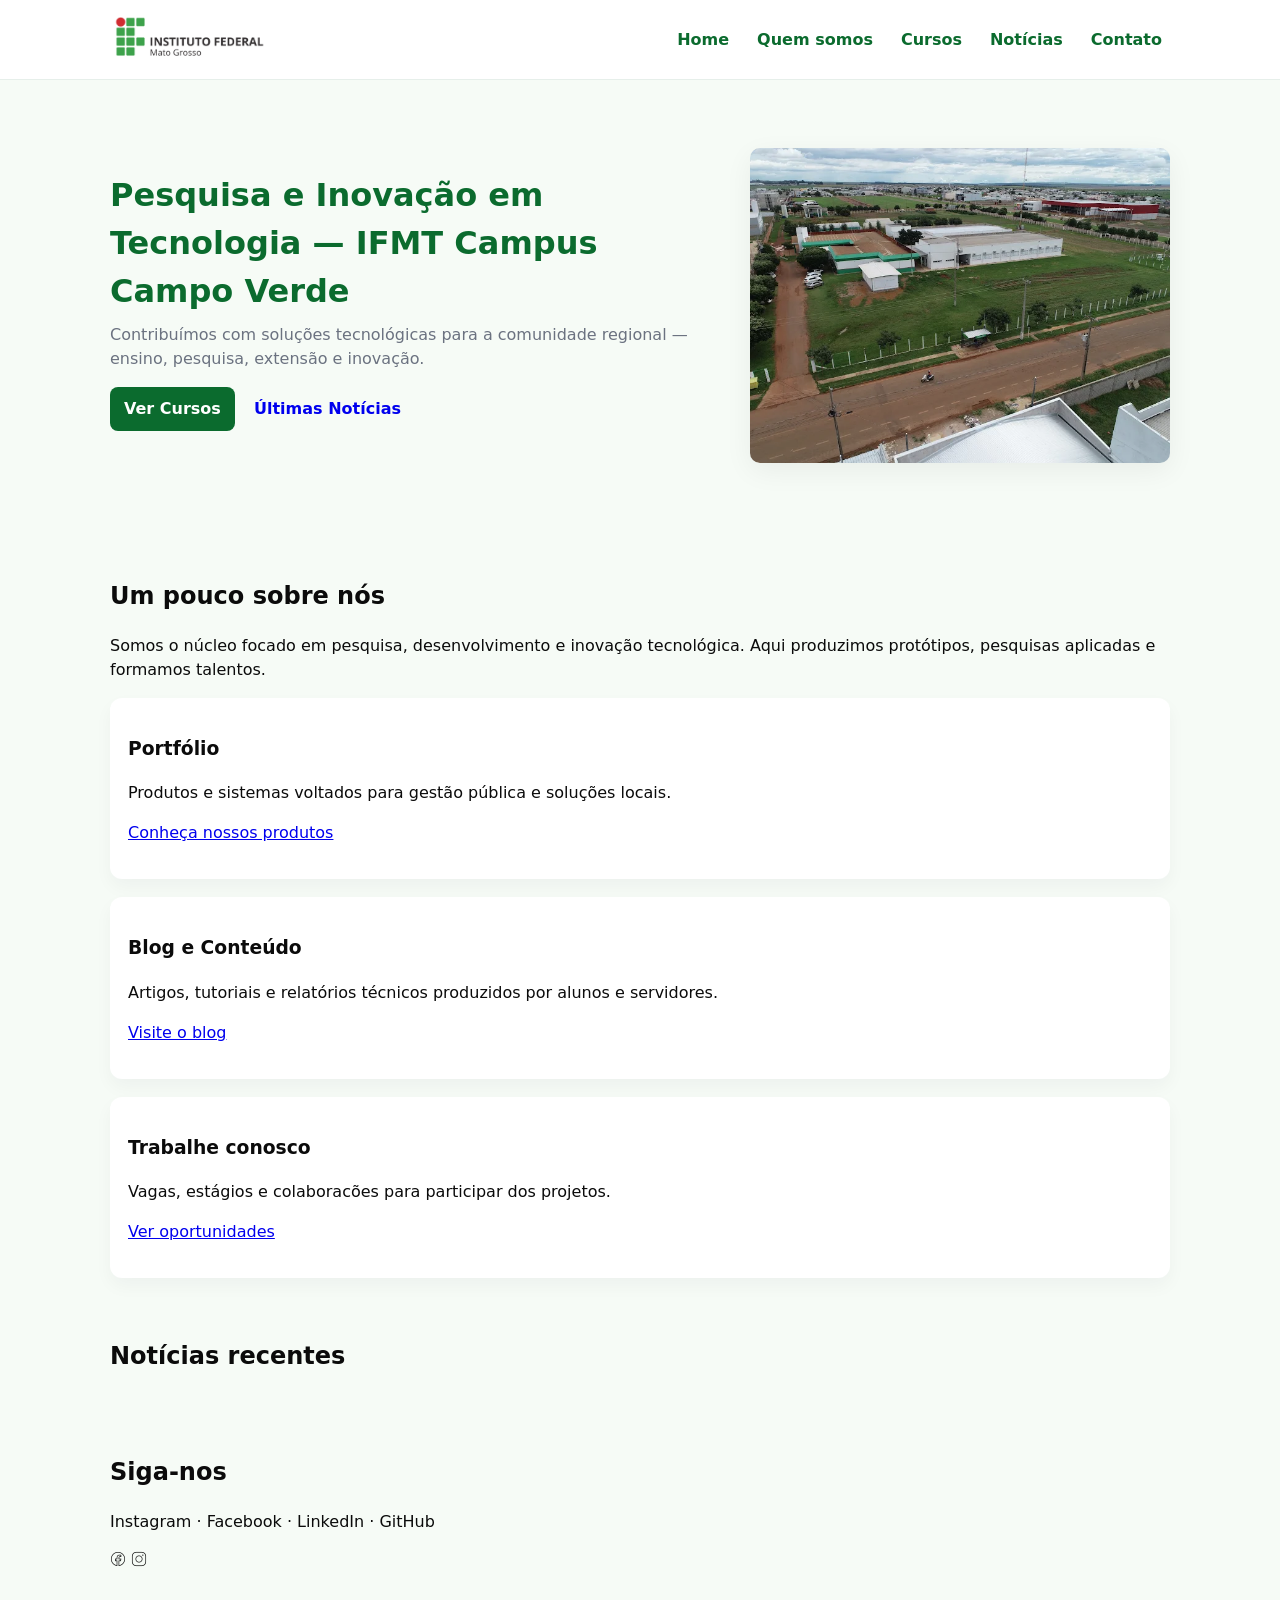
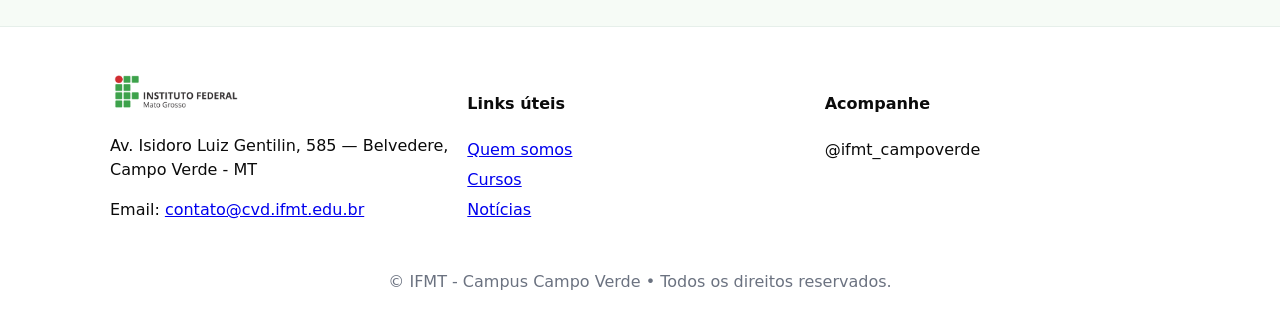
==== index.html @ 56954f82 "Add files via upload" ====
<!doctype html>
<html lang="pt-BR">
<head>
  <meta charset="utf-8" />
  <meta name="viewport" content="width=device-width,initial-scale=1" />
  <title>Laboratório Bridge — IFMT Campus Campo Verde</title>
  <meta name="description" content="Laboratório Bridge adaptado para IFMT Campus Campo Verde — pesquisas, inovação, produtos e notícias."/>
  <link rel="stylesheet" href="style.css">
</head>
<body>
  <header class="site-header">
    <div class="container header-inner">
      <a class="brand" href="index.html"><img src="logo.png" alt="IFMT - Campus Campo Verde" /></a>
      <button id="navToggle" class="nav-toggle" aria-controls="mainNav" aria-expanded="false">☰</button>
      <nav id="mainNav" class="main-nav" aria-label="Navegação principal">
        <a href="index.html">Home</a>
        <a href="about.html">Quem somos</a>
        <a href="courses.html">Cursos</a>
        <a href="news.html">Notícias</a>
        <a href="contact.html">Contato</a>
      </nav>
    </div>
  </header>

  <main>
    <section class="hero">
      <div class="container hero-grid">
        <div class="hero-text">
          <h1>Pesquisa e Inovação em Tecnologia — IFMT Campus Campo Verde</h1>
          <p class="lead">Contribuímos com soluções tecnológicas para a comunidade regional — ensino, pesquisa, extensão e inovação.</p>
          <p class="hero-actions">
            <a class="btn primary" href="courses.html">Ver Cursos</a>
            <a class="btn" href="news.html">Últimas Notícias</a>
          </p>
        </div>
        <div class="hero-media">
          <img src="campus.webp" alt="Campus IFMT Campo Verde — vista" />
        </div>
      </div>
    </section>

    <section class="container about-preview" aria-labelledby="about-title">
      <h2 id="about-title">Um pouco sobre nós</h2>
      <p>Somos o núcleo focado em pesquisa, desenvolvimento e inovação tecnológica. Aqui produzimos protótipos, pesquisas aplicadas e formamos talentos.</p>

      <div class="grid cards">
        <article class="card">
          <h3>Portfólio</h3>
          <p>Produtos e sistemas voltados para gestão pública e soluções locais.</p>
          <p><a href="#" class="link">Conheça nossos produtos</a></p>
        </article>

        <article class="card">
          <h3>Blog e Conteúdo</h3>
          <p>Artigos, tutoriais e relatórios técnicos produzidos por alunos e servidores.</p>
          <p><a href="#" class="link">Visite o blog</a></p>
        </article>

        <article class="card">
          <h3>Trabalhe conosco</h3>
          <p>Vagas, estágios e colaboracões para participar dos projetos.</p>
          <p><a class="link" href="#">Ver oportunidades</a></p>
        </article>
      </div>
    </section>

    <section class="container highlights" aria-labelledby="news-title">
      <h2 id="news-title">Notícias recentes</h2>
      <div id="newsPreview" class="grid news-grid" aria-live="polite">
        <!-- JS carrega notícias de data/news.json -->
      </div>
    </section>

    <section class="container social" aria-labelledby="follow">
      <h2 id="follow">Siga-nos</h2>
      <p>Instagram · Facebook · LinkedIn · GitHub</p>
      <div class="social-icons">
        <img src="icons8-facebook-logo-50.png" alt="facebook" />
        <img src="icons8-instagram-16.png" alt="rede social" />
      </div>
    </section>
  </main>

  <footer class="site-footer">
    <div class="container footer-grid">
      <div class="footer-about">
        <img src="logo.png" alt="IFMT" class="footer-logo" />
        <p>Av. Isidoro Luiz Gentilin, 585 — Belvedere, Campo Verde - MT</p>
        <p>Email: <a href="mailto:contato@cvd.ifmt.edu.br">contato@cvd.ifmt.edu.br</a></p>
      </div>
      <div>
        <h4>Links úteis</h4>
        <ul class="footer-links">
          <li><a href="about.html">Quem somos</a></li>
          <li><a href="courses.html">Cursos</a></li>
          <li><a href="news.html">Notícias</a></li>
        </ul>
      </div>
      <div>
        <h4>Acompanhe</h4>
        <p>@ifmt_campoverde</p>
      </div>
    </div>
    <div class="legal">© <span id="year"></span> IFMT - Campus Campo Verde • Todos os direitos reservados.</div>
  </footer>

  <script src="main.js"></script>
</body>
</html>
---- style.css ----
:root{
  --brand: #0b6b2e;
  --muted: #6b7280;
  --bg: #f6fbf6;
  --card: #ffffff;
  --radius: 12px;
  --container: 1100px;
  --max-width: 1100px;
}
*{box-sizing:border-box}
body{
  font-family: Inter, system-ui, -apple-system, "Segoe UI", Roboto, "Helvetica Neue", Arial;
  margin:0; background:var(--bg); color:#0b0b0b; line-height:1.5;
}
.container{max-width:var(--max-width);margin:0 auto;padding:20px}
.site-header{background:#fff;border-bottom:1px solid #e6efea}
.header-inner{display:flex;align-items:center;gap:16px;padding:12px 20px}
.brand img{height:48px}
.main-nav{display:flex;gap:12px;margin-left:auto}
.main-nav a{padding:10px 8px;color:var(--brand);text-decoration:none;font-weight:600}
.main-nav a.active{background:rgba(11,107,46,0.08);border-radius:8px;padding:8px 10px}
.nav-toggle{display:none;border:0;background:none;font-size:20px;margin-left:auto}

/* HERO */
.hero{padding:48px 0}
.hero-grid{display:grid;grid-template-columns:1fr 420px;gap:24px;align-items:center}
.hero-text h1{font-size:32px;margin:0;color:var(--brand)}
.lead{color:var(--muted);margin-top:8px}
.hero-media img{width:100%;height:auto;border-radius:10px;box-shadow:0 8px 28px rgba(0,0,0,0.06)}

/* CARDS & GRID */
.grid{display:grid;gap:18px}
.cards .grid{grid-template-columns:repeat(auto-fit,minmax(220px,1fr))}
.card{background:var(--card);padding:18px;border-radius:var(--radius);box-shadow:0 8px 18px rgba(15,23,42,0.04)}
.btn{display:inline-block;padding:8px 12px;border-radius:8px;text-decoration:none;border:2px solid transparent;font-weight:700}
.btn.primary{background:var(--brand);color:#fff}
.btn.small{padding:6px 10px;font-size:0.9rem}

/* NEWS GRID */
.news-grid{grid-template-columns:repeat(auto-fit,minmax(300px,1fr))}

/* FOOTER */
.site-footer{background:#fff;margin-top:32px;padding:24px;border-top:1px solid #e6efea}
.footer-grid{display:grid;grid-template-columns:1fr 1fr 1fr;gap:12px;align-items:start}
.footer-about img{height:40px}
.footer-links{list-style:none;padding:0;margin:0}
.footer-links li{margin-bottom:6px}
.legal{text-align:center;color:var(--muted);padding-top:12px}

/* CONTACT FORM */
.contact-form{max-width:720px;margin:0 auto}
.contact-form label{display:block;margin-top:12px;font-weight:600}
.contact-form input,.contact-form textarea{width:100%;padding:10px;border-radius:8px;border:1px solid #e6efe6;background:#fff;margin-top:6px}
.form-actions{margin-top:12px;display:flex;gap:12px}

/* RESPONSIVE */
@media (max-width:900px){
  .hero-grid{grid-template-columns:1fr}
  .main-nav{position:fixed;right:12px;top:64px;background:#fff;border-radius:10px;box-shadow:0 10px 30px rgba(0,0,0,0.08);flex-direction:column;padding:8px;display:none}
  .main-nav.show{display:flex}
  .nav-toggle{display:inline-block}
  .footer-grid{grid-template-columns:1fr}
}
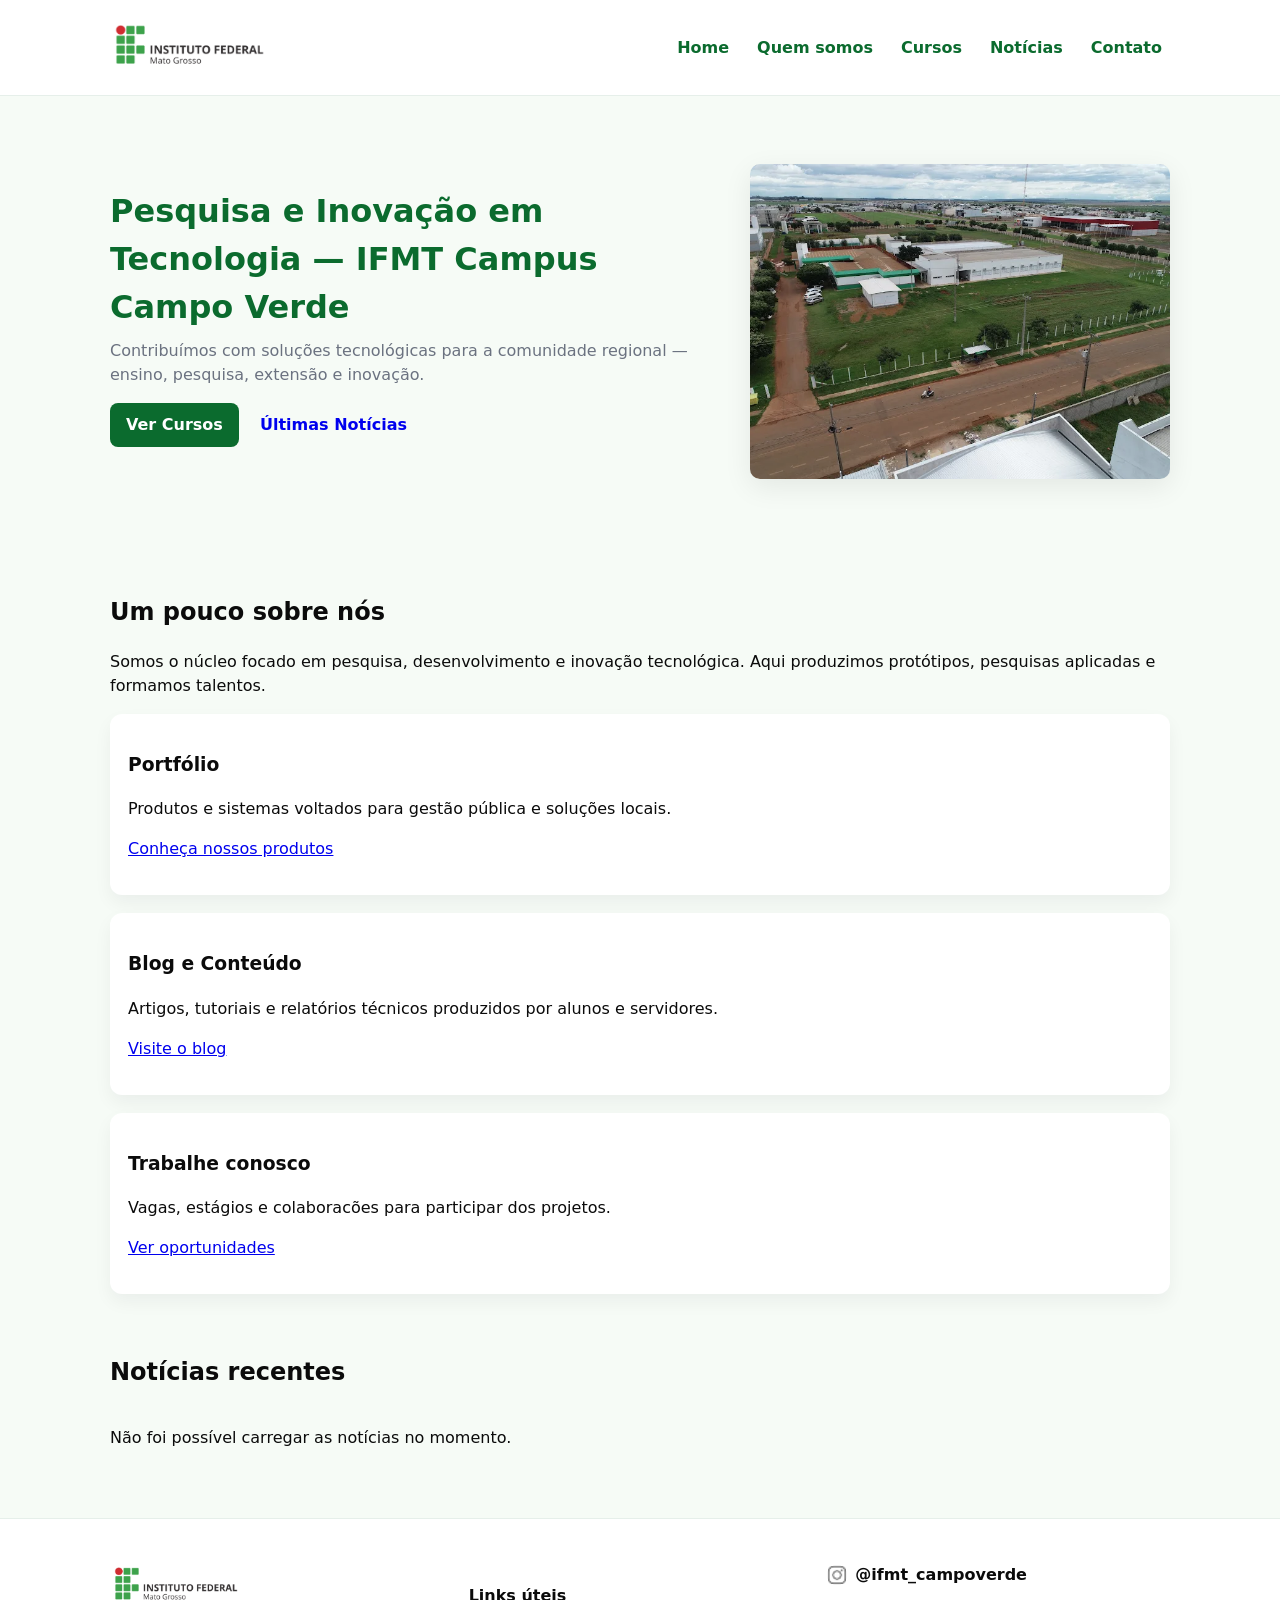
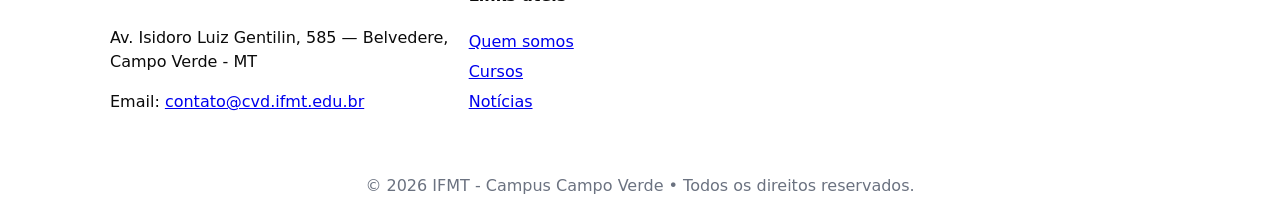
==== commit 56062d04: "Update index.html" ====
--- a/index.html
+++ b/index.html
@@ -70,15 +70,6 @@
         <!-- JS carrega notícias de data/news.json -->
       </div>
     </section>
-
-    <section class="container social" aria-labelledby="follow">
-      <h2 id="follow">Siga-nos</h2>
-      <p>Instagram · Facebook · LinkedIn · GitHub</p>
-      <div class="social-icons">
-        <img src="icons8-facebook-logo-50.png" alt="facebook" />
-        <img src="icons8-instagram-16.png" alt="rede social" />
-      </div>
-    </section>
   </main>
 
   <footer class="site-footer">
@@ -97,9 +88,15 @@
         </ul>
       </div>
       <div>
-        <h4>Acompanhe</h4>
-        <p>@ifmt_campoverde</p>
-      </div>
+  <a href="https://www.instagram.com/ifmt_campoverde"
+     class="social-link"
+     target="_blank"
+     rel="noopener">
+    <img src="icons8-instagram-16.png" alt="Instagram">
+    <span>@ifmt_campoverde</span>
+  </a>
+
+</div>
     </div>
     <div class="legal">© <span id="year"></span> IFMT - Campus Campo Verde • Todos os direitos reservados.</div>
   </footer>
--- a/style.css
+++ b/style.css
@@ -53,7 +53,191 @@
 .contact-form input,.contact-form textarea{width:100%;padding:10px;border-radius:8px;border:1px solid #e6efe6;background:#fff;margin-top:6px}
 .form-actions{margin-top:12px;display:flex;gap:12px}
 
-/* RESPONSIVE */
+/* RESPONSIVE */:root{
+  --brand:#0b6b2e;
+  --muted:#6b7280;
+  --bg:#f6fbf6;
+  --card:#ffffff;
+  --radius:12px;
+  --max-width:1100px;
+}
+
+*{box-sizing:border-box}
+
+body{
+  margin:0;
+  font-family:Inter,system-ui,-apple-system,"Segoe UI",Roboto,Arial;
+  background:var(--bg);
+  color:#0b0b0b;
+  line-height:1.5;
+}
+
+.container{
+  max-width:var(--max-width);
+  margin:0 auto;
+  padding:20px;
+}
+
+/* HEADER */
+.site-header{
+  background:#fff;
+  border-bottom:1px solid #e6efea;
+  position:relative;
+  z-index:1000;
+}
+
+.header-inner{
+  display:flex;
+  align-items:center;
+  gap:16px;
+}
+
+.brand img{height:48px}
+
+.main-nav{
+  display:flex;
+  gap:12px;
+  margin-left:auto;
+}
+
+.main-nav a{
+  padding:10px 8px;
+  color:var(--brand);
+  text-decoration:none;
+  font-weight:600;
+}
+
+.nav-toggle{
+  display:none;
+  margin-left:auto;
+  font-size:22px;
+  background:none;
+  border:0;
+  cursor:pointer;
+}
+
+/* HERO */
+.hero{padding:48px 0}
+
+.hero-grid{
+  display:grid;
+  grid-template-columns:1fr 420px;
+  gap:24px;
+  align-items:center;
+}
+
+.hero-text h1{
+  margin:0;
+  font-size:32px;
+  color:var(--brand);
+}
+
+.lead{
+  margin-top:8px;
+  color:var(--muted);
+}
+
+.hero-media img{
+  width:100%;
+  border-radius:10px;
+  box-shadow:0 8px 28px rgba(0,0,0,.08);
+}
+
+/* BUTTONS */
+.btn{
+  display:inline-block;
+  padding:8px 14px;
+  border-radius:8px;
+  font-weight:700;
+  text-decoration:none;
+}
+
+.btn.primary{
+  background:var(--brand);
+  color:#fff;
+}
+
+/* CARDS */
+.grid{display:grid;gap:18px}
+
+.cards .grid{
+  grid-template-columns:repeat(auto-fit,minmax(220px,1fr));
+}
+
+.card{
+  background:var(--card);
+  padding:18px;
+  border-radius:var(--radius);
+  box-shadow:0 8px 18px rgba(15,23,42,.05);
+}
+
+/* FOOTER */
+.site-footer{
+  background:#fff;
+  margin-top:32px;
+  padding:24px;
+  border-top:1px solid #e6efea;
+}
+
+.footer-grid{
+  display:grid;
+  grid-template-columns:1fr 1fr 1fr;
+  gap:16px;
+}
+
+.footer-about img{height:40px}
+
+.footer-links{
+  list-style:none;
+  padding:0;
+  margin:0;
+}
+
+.footer-links li{margin-bottom:6px}
+
+.legal{
+  text-align:center;
+  color:var(--muted);
+  margin-top:12px;
+}
+
+/* ===================== */
+/* RESPONSIVO / MOBILE */
+/* ===================== */
+@media (max-width:900px){
+
+  .hero-grid{
+    grid-template-columns:1fr;
+  }
+
+  .nav-toggle{
+    display:block;
+    z-index:1002;
+  }
+
+  .main-nav{
+    position:fixed;
+    top:64px;
+    right:16px;
+    background:#fff;
+    flex-direction:column;
+    gap:6px;
+    padding:10px;
+    border-radius:10px;
+    box-shadow:0 10px 30px rgba(0,0,0,.15);
+    display:none;
+    z-index:1001;
+  }
+
+  .main-nav.show{
+    display:flex;
+  }
+
+  .footer-grid{
+    grid-template-columns:1fr;
+  }
+}
+
 @media (max-width:900px){
   .hero-grid{grid-template-columns:1fr}
   .main-nav{position:fixed;right:12px;top:64px;background:#fff;border-radius:10px;box-shadow:0 10px 30px rgba(0,0,0,0.08);flex-direction:column;padding:8px;display:none}
@@ -61,3 +245,21 @@
   .nav-toggle{display:inline-block}
   .footer-grid{grid-template-columns:1fr}
 }
+.social-link{
+  display:flex;
+  align-items:center;
+  gap:8px;
+  text-decoration:none;
+  color:#0b0b0b;
+  font-weight:600;
+}
+
+.social-link img{
+  width:20px;
+  height:20px;
+}
+
+.social-link:hover{
+  color:#0b6b2e;
+}
+
